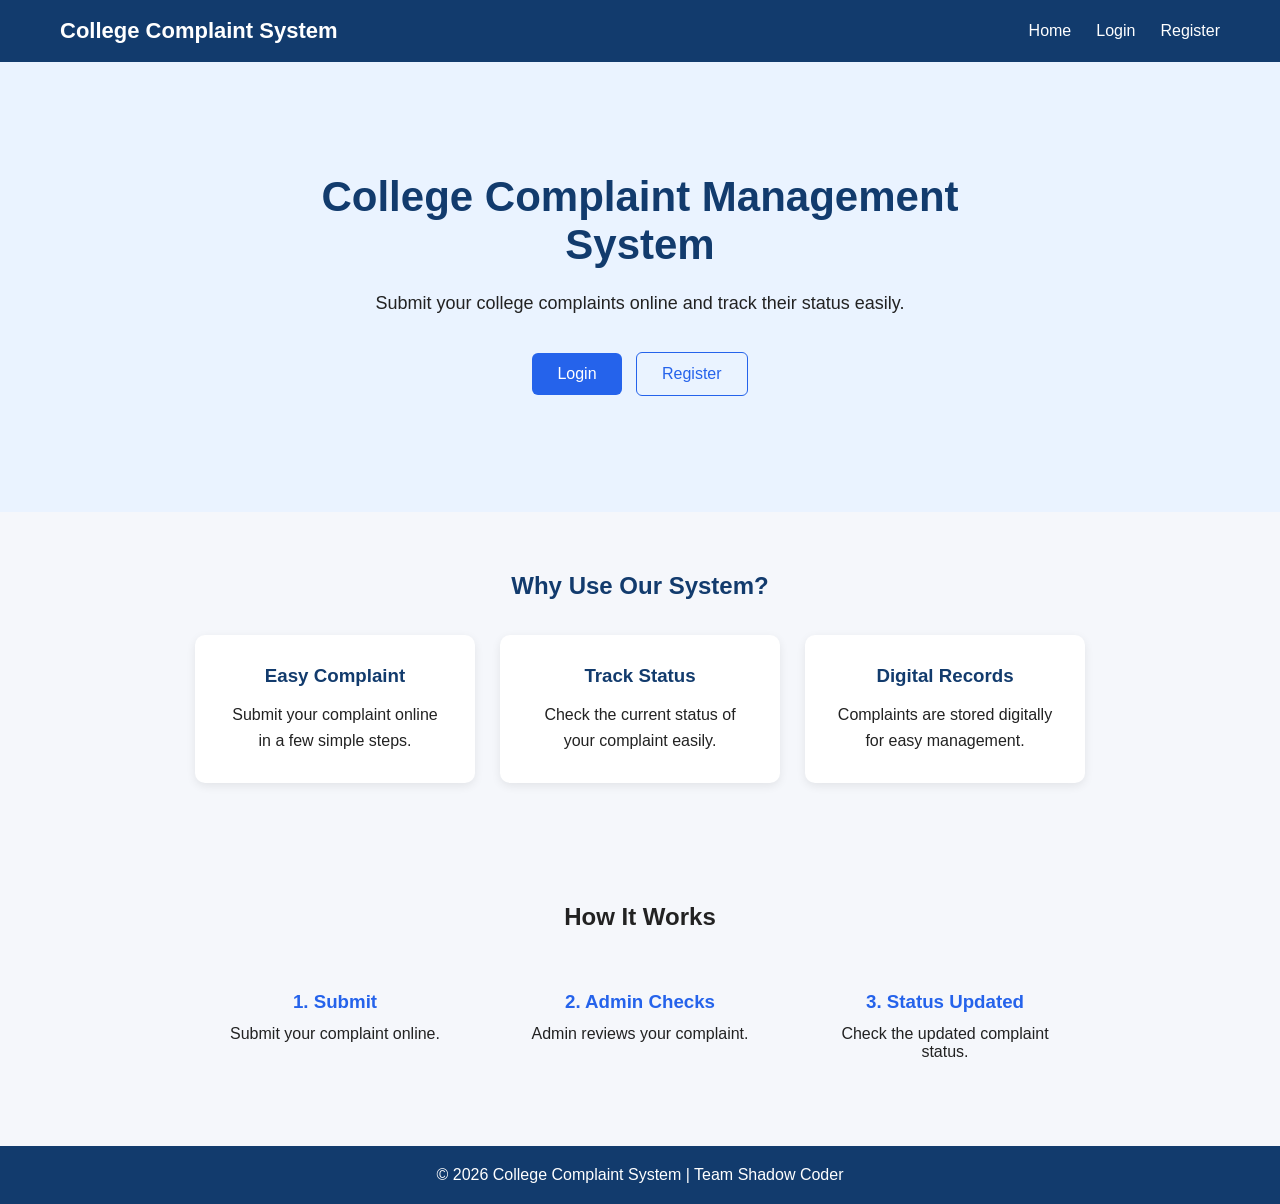
==== index.html @ eba1b515 "Initial Project Setup" ====
<!doctype html>
<html lang="en">
  <head>
    <meta charset="UTF-8" />
    <meta name="viewport" content="width=device-width, initial-scale=1.0" />

    <title>College Complaint System</title>

    <link rel="stylesheet" href="css/style.css" />
  </head>

  <body>
    <!-- Navbar -->
    <header class="navbar">
      <div class="logo">College Complaint System</div>

      <nav>
        <a href="index.html">Home</a>
        <a href="login.html">Login</a>
        <a href="register.html">Register</a>
      </nav>
    </header>

    <!-- Hero Section -->

    <main>
      <section class="hero">
        <div class="hero-content">
          <h1>College Complaint Management System</h1>

          <p>
            Submit your college complaints online and track their status easily.
          </p>

          <div class="hero-buttons">
            <a href="login.html" class="btn">Login</a>
            <a href="register.html" class="btn btn-outline">Register</a>
          </div>
        </div>
      </section>

      <!-- Features Section -->
      <section class="features">
        <h2>Why Use Our System?</h2>

        <div class="feature-container">
          <div class="feature-card">
            <h3>Easy Complaint</h3>
            <p>Submit your complaint online in a few simple steps.</p>
          </div>

          <div class="feature-card">
            <h3>Track Status</h3>
            <p>Check the current status of your complaint easily.</p>
          </div>

          <div class="feature-card">
            <h3>Digital Records</h3>
            <p>Complaints are stored digitally for easy management.</p>
          </div>
        </div>
      </section>

      <!-- How It Works -->
      <section class="how-it-works">
        <h2>How It Works</h2>

        <div class="steps">
          <div class="step">
            <h3>1. Submit</h3>
            <p>Submit your complaint online.</p>
          </div>

          <div class="step">
            <h3>2. Admin Checks</h3>
            <p>Admin reviews your complaint.</p>
          </div>

          <div class="step">
            <h3>3. Status Updated</h3>
            <p>Check the updated complaint status.</p>
          </div>
        </div>
      </section>
    </main>

    <!-- Footer -->
    <footer class="footer">
      <p>© 2026 College Complaint System | Team Shadow Coder</p>
    </footer>
  </body>
</html>
---- css/style.css ----
*{
     margin: 0;
     padding: 0;
     box-sizing: border-box;
}

body{
    font-family: Arial,sans-serif;
    background-color: #f5f7fb;
    color : #222;;
}

.navbar{
    background-color:#123b6d ;
    color: white;
    padding: 18px 60px;
    display: flex;
    justify-content: space-between;
    align-items:center;
}

.logo{
    font-size: 22px;
    font-weight: bold;
}

.navbar nav a{
    color:white;
    text-decoration: none;
    font-size: 16px;
}

.navbar nav a:hover{
    text-decoration: underline;
}

.navbar nav{
    display: flex;
    gap: 25px;
}

.hero{
    min-height: 450px;
    display: flex;
    justify-content: center;
    align-items: center;
    text-align: center;
    background-color: #eaf3ff;
}

.hero-content{
    max-width: 750px;
    padding: 40px;
}

.hero-content h1{
    font-size: 42px;   
    color:#123b6d; 
    margin-bottom: 20px;
}

.hero-content p{
    font-size: 18px;
    line-height: 1.6;
    margin-bottom: 30px;
}

.btn{
    background-color: #2563eb;
    color:white;
    padding: 12px 25px;
    border-radius: 6px;
    text-decoration: none;
    margin: 5px;
    display: inline-block;
}

.btn:hover{
    background-color: #1d4ed8;
}

.btn-outline{
    background-color: transparent;
    color:#2563eb;
    border: 1px solid #2563eb;
}

.btn-outline:hover{
    background-color: #2563eb;
    color:white;
}

.features{
    padding: 60px 8%;
    text-align: center;
}

.features h2{
    color:#123b6d;
    margin-bottom: 35px;
}

.feature-container{
    display: flex;
    justify-content: center;
    gap: 25px;
    flex-wrap: wrap;
}

.feature-card{
    background-color: white;
    width: 280px;
    padding: 30px;
    border-radius: 10px;
    box-shadow: 0 3px 10px rgba(0,0,0,0.08);
    transition: 0.3s;
}

.feature-card:hover {
    transform: translateY(-5px);
}

.feature-card h3{
    color: #123b6d;
    margin-bottom: 15px;
}

.feature-card p{
    line-height: 1.6;
}

.how-it-works{
    padding: 60px 8%;
    text-align: center;
}

.how-it-works h2{
     margin-bottom: 35px;
}

.steps{
    display: flex;
    justify-content: center;
    gap: 25px;
    flex-wrap: wrap;
}

.step{
    width: 280px;
    padding: 25px;
    
}

.step h3{
    color: #2563eb;
    margin-bottom: 12px;
}

.footer{
    background-color:#123b6d;
    color: white;
    text-align: center;
    padding: 20px;
}

@media (max-width: 768px) {

    .navbar {
        padding: 15px 20px;
        flex-direction: column;
        gap: 15px;
    }

    .hero h1 {
        font-size: 32px;
    }

    .hero p {
        font-size: 16px;
    }

}
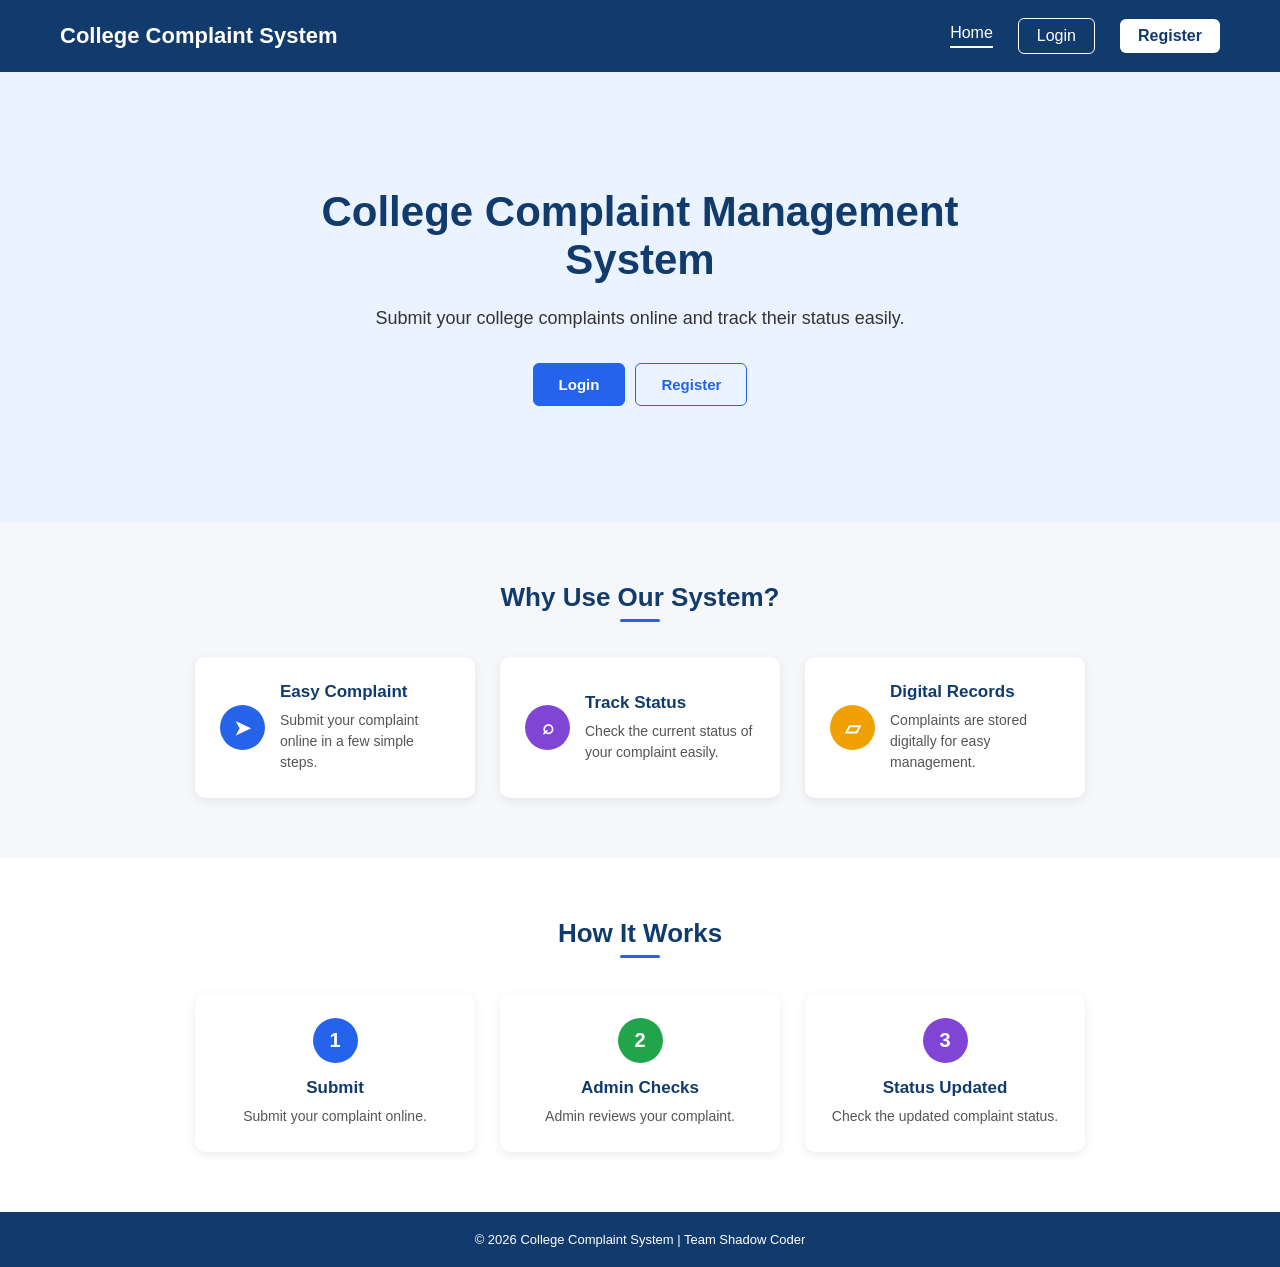
==== commit 11e2d656: "Updated home page" ====
--- a/index.html
+++ b/index.html
@@ -1,92 +1,134 @@
-<!doctype html>
+<!DOCTYPE html>
 <html lang="en">
-  <head>
-    <meta charset="UTF-8" />
-    <meta name="viewport" content="width=device-width, initial-scale=1.0" />
+<head>
+    <meta charset="UTF-8">
+    <meta name="viewport" content="width=device-width, initial-scale=1.0">
+    <title>College Complaint System</title>
+    <link rel="stylesheet" href="css/style.css">
+</head>
+<body>
 
-    <title>College Complaint System</title>
+    <!-- ================= NAVBAR ================= -->
+    <header class="navbar">
 
-    <link rel="stylesheet" href="css/style.css" />
-  </head>
+        <div class="brand">
+            <span>College Complaint System</span>
+        </div>
 
-  <body>
-    <!-- Navbar -->
-    <header class="navbar">
-      <div class="logo">College Complaint System</div>
+        <nav class="nav-links">
+            <a href="index.html" class="active">Home</a>
+            <a href="login.html" class="login-btn">Login</a>
+            <a href="register.html" class="register-btn">Register</a>
+        </nav>
 
-      <nav>
-        <a href="index.html">Home</a>
-        <a href="login.html">Login</a>
-        <a href="register.html">Register</a>
-      </nav>
     </header>
 
-    <!-- Hero Section -->
 
-    <main>
-      <section class="hero">
+    <!-- ================= HERO SECTION ================= -->
+    <section class="hero">
+
         <div class="hero-content">
-          <h1>College Complaint Management System</h1>
 
-          <p>
-            Submit your college complaints online and track their status easily.
-          </p>
+            <h1>College Complaint Management System</h1>
 
-          <div class="hero-buttons">
-            <a href="login.html" class="btn">Login</a>
-            <a href="register.html" class="btn btn-outline">Register</a>
-          </div>
+            <p>
+                Submit your college complaints online and
+                track their status easily.
+            </p>
+
+            <div class="hero-buttons">
+                <a href="login.html" class="submit-btn">Login</a>
+                <a href="register.html" class="track-btn">Register</a>
+            </div>
+
         </div>
-      </section>
 
-      <!-- Features Section -->
-      <section class="features">
+    </section>
+
+
+    <!-- ================= FEATURES ================= -->
+    <section class="features-section">
+
         <h2>Why Use Our System?</h2>
 
-        <div class="feature-container">
-          <div class="feature-card">
-            <h3>Easy Complaint</h3>
-            <p>Submit your complaint online in a few simple steps.</p>
-          </div>
+        <div class="title-line"></div>
 
-          <div class="feature-card">
-            <h3>Track Status</h3>
-            <p>Check the current status of your complaint easily.</p>
-          </div>
+        <div class="features-container">
 
-          <div class="feature-card">
-            <h3>Digital Records</h3>
-            <p>Complaints are stored digitally for easy management.</p>
-          </div>
+            <!-- Card 1 -->
+            <div class="feature-card">
+                <div class="feature-icon blue">➤</div>
+                <div class="feature-text">
+                    <h3>Easy Complaint</h3>
+                    <p>Submit your complaint online in a few simple steps.</p>
+                </div>
+            </div>
+
+            <!-- Card 2 -->
+            <div class="feature-card">
+                <div class="feature-icon purple">⌕</div>
+                <div class="feature-text">
+                    <h3>Track Status</h3>
+                    <p>Check the current status of your complaint easily.</p>
+                </div>
+            </div>
+
+            <!-- Card 3 -->
+            <div class="feature-card">
+                <div class="feature-icon orange">▱</div>
+                <div class="feature-text">
+                    <h3>Digital Records</h3>
+                    <p>Complaints are stored digitally for easy management.</p>
+                </div>
+            </div>
+
         </div>
-      </section>
 
-      <!-- How It Works -->
-      <section class="how-it-works">
+    </section>
+
+
+    <!-- ================= HOW IT WORKS ================= -->
+    <section class="features-section how-it-works">
+
         <h2>How It Works</h2>
 
-        <div class="steps">
-          <div class="step">
-            <h3>1. Submit</h3>
-            <p>Submit your complaint online.</p>
-          </div>
+        <div class="title-line"></div>
 
-          <div class="step">
-            <h3>2. Admin Checks</h3>
-            <p>Admin reviews your complaint.</p>
-          </div>
+        <div class="features-container">
 
-          <div class="step">
-            <h3>3. Status Updated</h3>
-            <p>Check the updated complaint status.</p>
-          </div>
+            <div class="feature-card">
+                <div class="feature-icon blue">1</div>
+                <div class="feature-text">
+                    <h3>Submit</h3>
+                    <p>Submit your complaint online.</p>
+                </div>
+            </div>
+
+            <div class="feature-card">
+                <div class="feature-icon green">2</div>
+                <div class="feature-text">
+                    <h3>Admin Checks</h3>
+                    <p>Admin reviews your complaint.</p>
+                </div>
+            </div>
+
+            <div class="feature-card">
+                <div class="feature-icon purple">3</div>
+                <div class="feature-text">
+                    <h3>Status Updated</h3>
+                    <p>Check the updated complaint status.</p>
+                </div>
+            </div>
+
         </div>
-      </section>
-    </main>
 
-    <!-- Footer -->
+    </section>
+
+
+    <!-- ================= FOOTER ================= -->
     <footer class="footer">
-      <p>© 2026 College Complaint System | Team Shadow Coder</p>
+        <p>© 2026 College Complaint System | Team Shadow Coder</p>
     </footer>
-  </body>
-</html>
+
+</body>
+</html>
--- a/css/style.css
+++ b/css/style.css
@@ -1,182 +1,436 @@
-*{
-     margin: 0;
-     padding: 0;
-     box-sizing: border-box;
-}
-
-body{
-    font-family: Arial,sans-serif;
+/* =====================================================
+   COLLEGE COMPLAINT SYSTEM
+   INDEX PAGE - COMMON THEME
+   ===================================================== */
+
+
+/* ================= BASIC RESET ================= */
+
+* {
+    margin: 0;
+    padding: 0;
+    box-sizing: border-box;
+}
+
+html {
+    scroll-behavior: smooth;
+}
+
+body {
+    font-family: Arial, Helvetica, sans-serif;
     background-color: #f5f7fb;
-    color : #222;;
-}
-
-.navbar{
-    background-color:#123b6d ;
-    color: white;
+    color: #222;
+}
+
+
+/* ================= NAVBAR ================= */
+
+.navbar {
+    background-color: #123b6d;
+    color: white;
+
     padding: 18px 60px;
+
     display: flex;
     justify-content: space-between;
-    align-items:center;
-}
-
-.logo{
+    align-items: center;
+}
+
+
+/* Logo + Website Name */
+
+.brand {
+    display: flex;
+    align-items: center;
+    gap: 10px;
+
     font-size: 22px;
     font-weight: bold;
 }
 
-.navbar nav a{
-    color:white;
+
+/* Navigation */
+
+.nav-links {
+    display: flex;
+    align-items: center;
+    gap: 25px;
+}
+
+.nav-links a {
+    color: white;
+
     text-decoration: none;
+
     font-size: 16px;
-}
-
-.navbar nav a:hover{
+
+    transition: 0.2s;
+}
+
+.nav-links a:hover {
     text-decoration: underline;
 }
 
-.navbar nav{
-    display: flex;
+
+/* Active Home */
+
+.nav-links .active {
+    border-bottom: 2px solid white;
+
+    padding-bottom: 4px;
+}
+
+
+/* Login */
+
+.login-btn {
+    border: 1px solid white;
+
+    padding: 8px 18px;
+
+    border-radius: 6px;
+}
+
+.login-btn:hover {
+    background-color: white;
+    color: #123b6d;
+}
+
+
+/* Register */
+
+.register-btn {
+    background-color: white;
+
+    color: #123b6d !important;
+
+    padding: 8px 18px;
+
+    border-radius: 6px;
+
+    font-weight: bold;
+}
+
+.register-btn:hover {
+    background-color: #2563eb;
+    color: white !important;
+}
+
+
+/* ================= HERO ================= */
+
+.hero {
+    min-height: 450px;
+
+    background-color: #eaf3ff;
+
+    display: flex;
+    justify-content: center;
+    align-items: center;
+
+    text-align: center;
+
+    padding: 40px 8%;
+}
+
+
+.hero-content {
+    max-width: 750px;
+}
+
+.hero-content h1 {
+    color: #123b6d;
+
+    font-size: 42px;
+
+    margin-bottom: 20px;
+}
+
+.hero-content p {
+    color: #333;
+
+    font-size: 18px;
+
+    line-height: 1.6;
+
+    margin-bottom: 30px;
+}
+
+
+/* Buttons */
+
+.hero-buttons {
+    display: flex;
+    justify-content: center;
+    gap: 10px;
+}
+
+.hero-buttons a {
+    display: inline-block;
+
+    text-decoration: none;
+
+    font-size: 15px;
+
+    font-weight: bold;
+
+    padding: 12px 25px;
+
+    border-radius: 6px;
+}
+
+
+/* Submit (Login) */
+
+.submit-btn {
+    background-color: #2563eb;
+
+    color: white;
+
+    border: 1px solid #2563eb;
+}
+
+.submit-btn:hover {
+    background-color: #1d4ed8;
+}
+
+
+/* Track (Register) */
+
+.track-btn {
+    background-color: transparent;
+
+    color: #2563eb;
+
+    border: 1px solid #2563eb;
+}
+
+.track-btn:hover {
+    background-color: #2563eb;
+    color: white;
+}
+
+
+/* ================= FEATURES SECTION ================= */
+
+.features-section {
+    background-color: #f5f7fb;
+
+    padding: 60px 8%;
+
+    text-align: center;
+}
+
+.features-section h2 {
+    color: #123b6d;
+
+    font-size: 26px;
+
+    margin-bottom: 6px;
+}
+
+
+/* Blue line */
+
+.title-line {
+    width: 40px;
+    height: 3px;
+
+    background-color: #2563eb;
+
+    margin: 0 auto 35px;
+
+    border-radius: 2px;
+}
+
+
+/* Cards container */
+
+.features-container {
+    display: flex;
+
+    justify-content: center;
+
+    flex-wrap: wrap;
+
     gap: 25px;
 }
 
-.hero{
-    min-height: 450px;
+
+/* Individual card */
+
+.feature-card {
+    background-color: white;
+
+    width: 280px;
+
+    min-height: 130px;
+
+    border-radius: 10px;
+
+    box-shadow: 0 3px 10px rgba(0, 0, 0, 0.08);
+
+    display: flex;
+    align-items: center;
+
+    text-align: left;
+
+    padding: 25px;
+
+    gap: 15px;
+
+    transition: 0.2s;
+}
+
+.feature-card:hover {
+    transform: translateY(-3px);
+
+    box-shadow: 0 6px 16px rgba(0, 0, 0, 0.12);
+}
+
+
+/* ================= FEATURE ICONS ================= */
+
+.feature-icon {
+    width: 45px;
+    height: 45px;
+
+    min-width: 45px;
+
+    border-radius: 50%;
+
     display: flex;
     justify-content: center;
     align-items: center;
+
+    color: white;
+
+    font-size: 20px;
+    font-weight: bold;
+}
+
+.feature-icon.blue {
+    background-color: #2563eb;
+}
+
+.feature-icon.green {
+    background-color: #21a44b;
+}
+
+.feature-icon.purple {
+    background-color: #8145d5;
+}
+
+.feature-icon.orange {
+    background-color: #f0a000;
+}
+
+
+/* ================= FEATURE TEXT ================= */
+
+.feature-text h3 {
+    color: #123b6d;
+
+    font-size: 17px;
+
+    margin-bottom: 8px;
+}
+
+.feature-text p {
+    color: #555;
+
+    font-size: 14px;
+
+    line-height: 1.5;
+}
+
+
+/* ================= HOW IT WORKS ================= */
+
+.how-it-works {
+    background-color: white;
+}
+
+.how-it-works .feature-card {
     text-align: center;
-    background-color: #eaf3ff;
-}
-
-.hero-content{
-    max-width: 750px;
-    padding: 40px;
-}
-
-.hero-content h1{
-    font-size: 42px;   
-    color:#123b6d; 
-    margin-bottom: 20px;
-}
-
-.hero-content p{
-    font-size: 18px;
-    line-height: 1.6;
-    margin-bottom: 30px;
-}
-
-.btn{
-    background-color: #2563eb;
-    color:white;
-    padding: 12px 25px;
-    border-radius: 6px;
-    text-decoration: none;
-    margin: 5px;
-    display: inline-block;
-}
-
-.btn:hover{
-    background-color: #1d4ed8;
-}
-
-.btn-outline{
-    background-color: transparent;
-    color:#2563eb;
-    border: 1px solid #2563eb;
-}
-
-.btn-outline:hover{
-    background-color: #2563eb;
-    color:white;
-}
-
-.features{
-    padding: 60px 8%;
+
+    flex-direction: column;
+}
+
+
+/* ================= FOOTER ================= */
+
+.footer {
+    background-color: #123b6d;
+
+    color: white;
+
     text-align: center;
-}
-
-.features h2{
-    color:#123b6d;
-    margin-bottom: 35px;
-}
-
-.feature-container{
-    display: flex;
-    justify-content: center;
-    gap: 25px;
-    flex-wrap: wrap;
-}
-
-.feature-card{
-    background-color: white;
-    width: 280px;
-    padding: 30px;
-    border-radius: 10px;
-    box-shadow: 0 3px 10px rgba(0,0,0,0.08);
-    transition: 0.3s;
-}
-
-.feature-card:hover {
-    transform: translateY(-5px);
-}
-
-.feature-card h3{
-    color: #123b6d;
-    margin-bottom: 15px;
-}
-
-.feature-card p{
-    line-height: 1.6;
-}
-
-.how-it-works{
-    padding: 60px 8%;
-    text-align: center;
-}
-
-.how-it-works h2{
-     margin-bottom: 35px;
-}
-
-.steps{
-    display: flex;
-    justify-content: center;
-    gap: 25px;
-    flex-wrap: wrap;
-}
-
-.step{
-    width: 280px;
-    padding: 25px;
-    
-}
-
-.step h3{
-    color: #2563eb;
-    margin-bottom: 12px;
-}
-
-.footer{
-    background-color:#123b6d;
-    color: white;
-    text-align: center;
+
     padding: 20px;
-}
+
+    font-size: 13px;
+}
+
+
+/* =====================================================
+   RESPONSIVE DESIGN
+   ===================================================== */
+
+
+/* Tablet */
+
+@media (max-width: 900px) {
+
+    .hero-content h1 {
+        font-size: 34px;
+    }
+
+}
+
+
+/* Mobile */
 
 @media (max-width: 768px) {
 
     .navbar {
         padding: 15px 20px;
+
         flex-direction: column;
+
         gap: 15px;
     }
 
-    .hero h1 {
-        font-size: 32px;
-    }
-
-    .hero p {
-        font-size: 16px;
+    .nav-links {
+        gap: 12px;
+
+        flex-wrap: wrap;
+
+        justify-content: center;
+    }
+
+    .hero-content h1 {
+        font-size: 30px;
+    }
+
+    .hero-content p {
+        font-size: 15px;
+    }
+
+    .hero-buttons {
+        flex-wrap: wrap;
+    }
+
+    .features-container {
+        flex-direction: column;
+
+        align-items: center;
+    }
+
+    .feature-card {
+        width: 100%;
+
+        max-width: 320px;
     }
 
 }
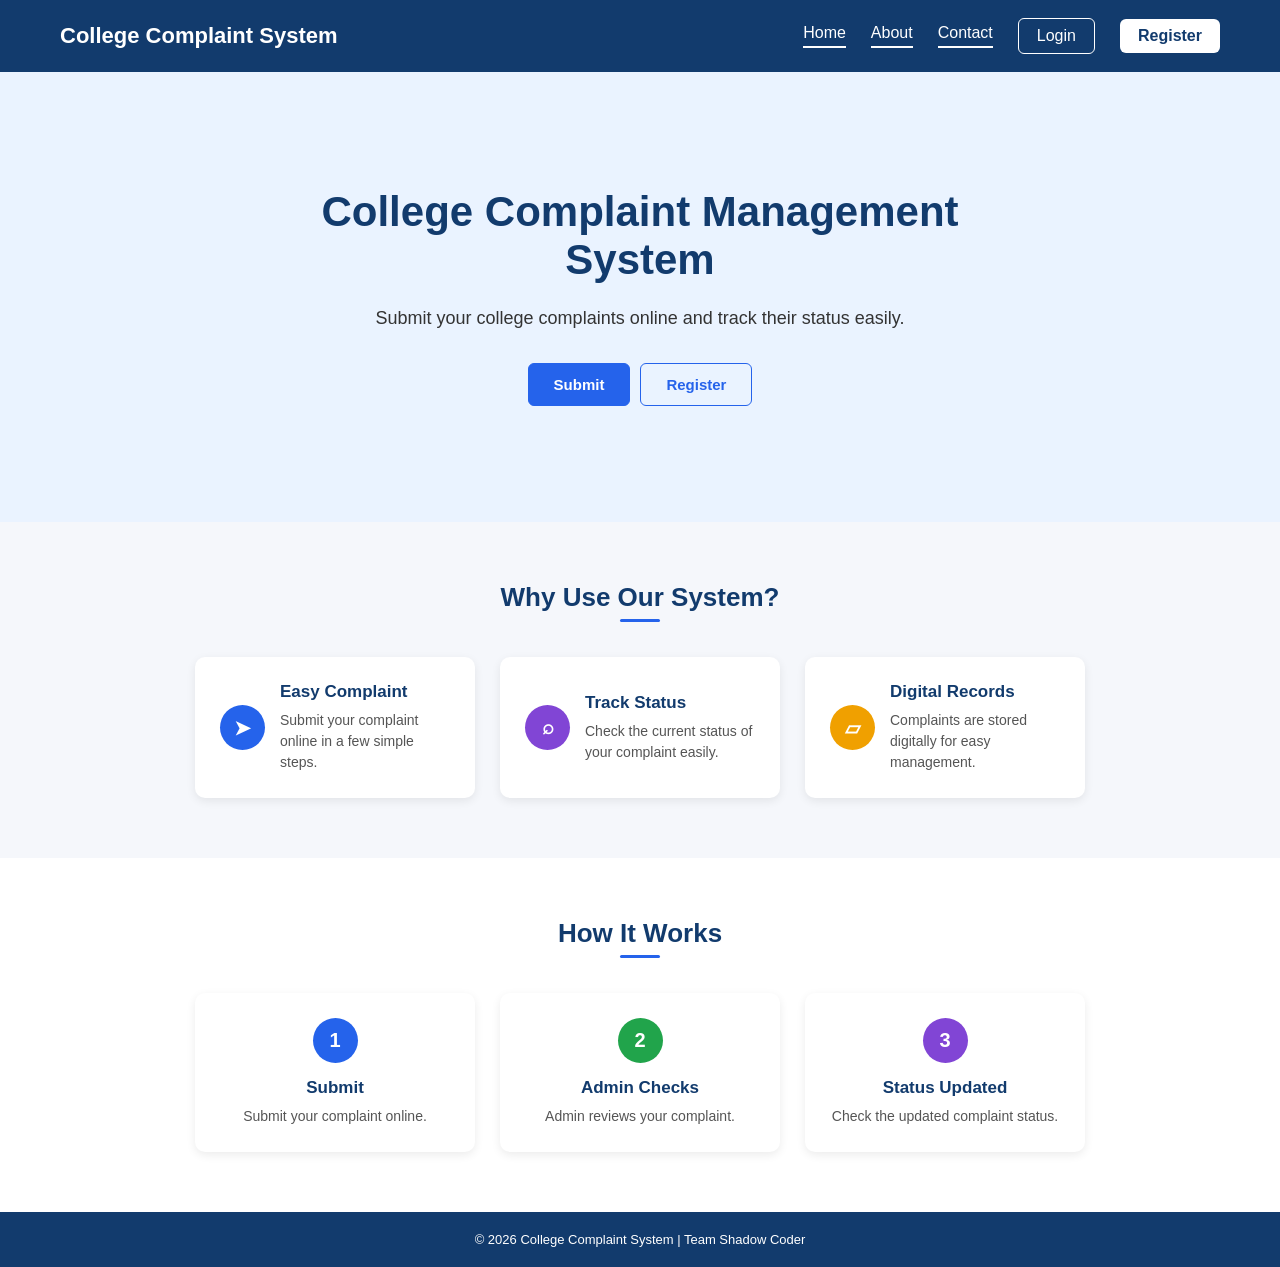
==== commit 50409e46: "Update in index.html file" ====
--- a/index.html
+++ b/index.html
@@ -17,6 +17,8 @@
 
         <nav class="nav-links">
             <a href="index.html" class="active">Home</a>
+            <a href="index.html" class="active">About</a>
+            <a href="index.html" class="active">Contact</a>
             <a href="login.html" class="login-btn">Login</a>
             <a href="register.html" class="register-btn">Register</a>
         </nav>
@@ -37,7 +39,7 @@
             </p>
 
             <div class="hero-buttons">
-                <a href="login.html" class="submit-btn">Login</a>
+                <a href="submit.html" class="submit-btn">Submit</a>
                 <a href="register.html" class="track-btn">Register</a>
             </div>
 
